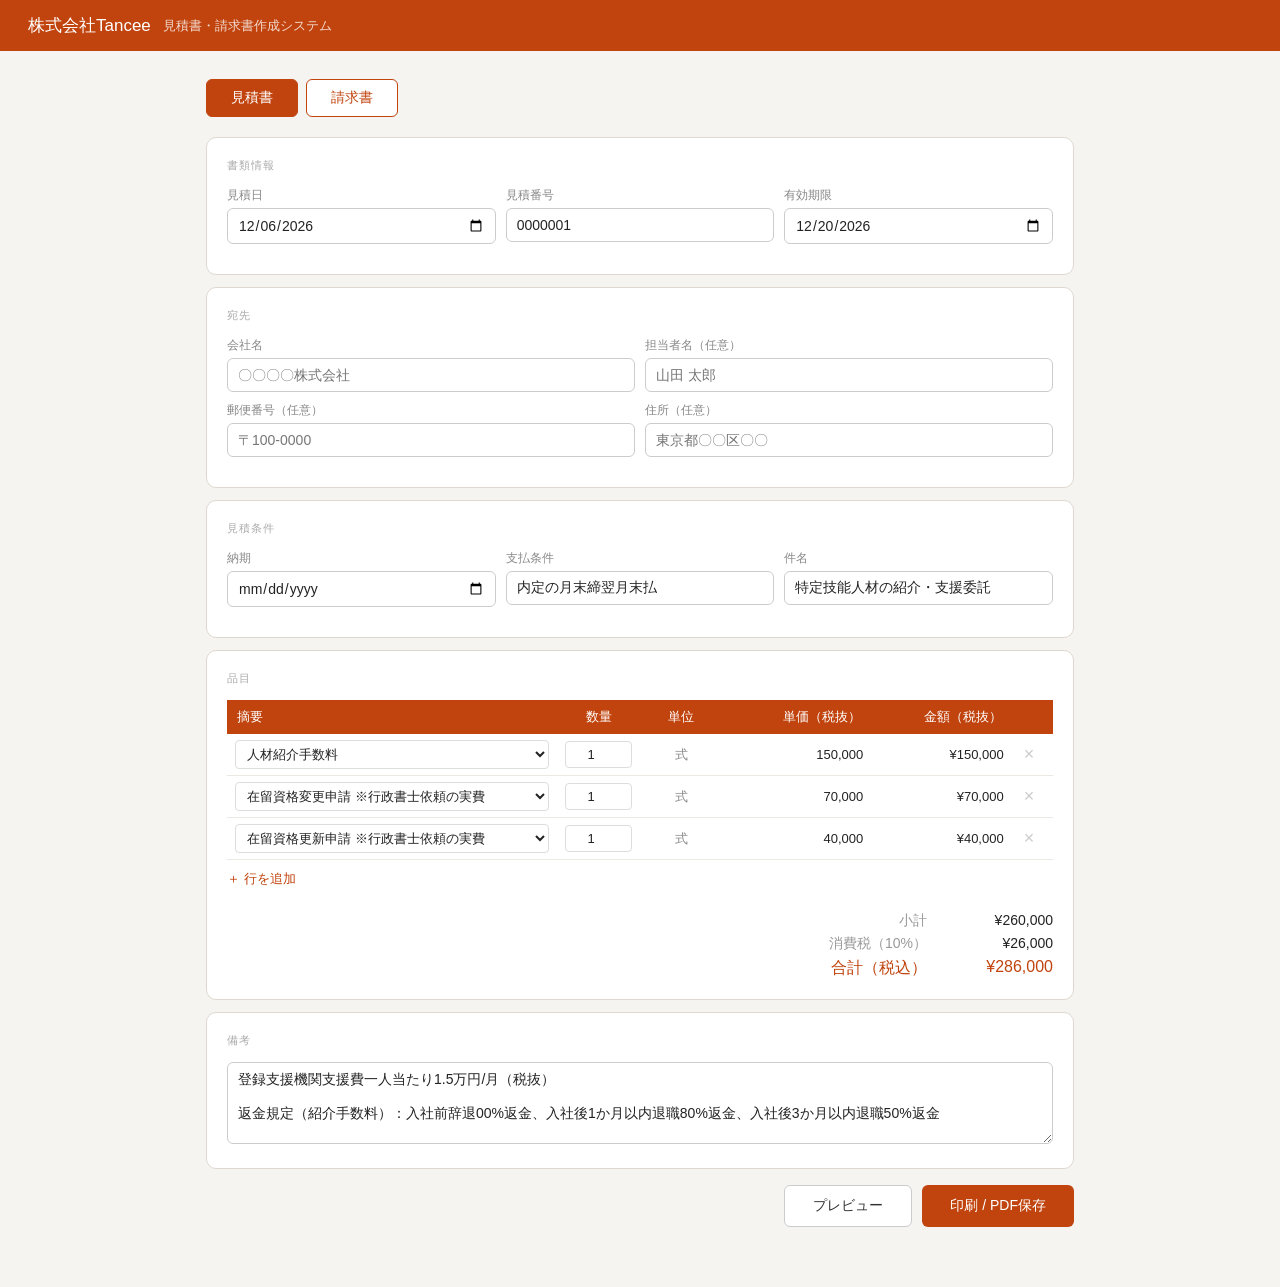
==== index.html @ 93aa0feb "Rename 見積書・請求書作成 _ 株式会社Tancee.html to index.html" ====
<!DOCTYPE html>
<!-- saved from url=(0043)file:///C:/Users/mxmms/Downloads/index.html -->
<html lang="ja"><head><meta http-equiv="Content-Type" content="text/html; charset=UTF-8">

<meta name="viewport" content="width=device-width, initial-scale=1">
<title>見積書・請求書作成 | 株式会社Tancee</title>
<style>
*{box-sizing:border-box;margin:0;padding:0;}
body{font-family:"Hiragino Kaku Gothic ProN","Hiragino Sans",Meiryo,sans-serif;background:#f5f4f0;color:#222;min-height:100vh;}
header{background:#c1440e;color:#fff;padding:14px 28px;display:flex;align-items:center;gap:12px;}
header h1{font-size:17px;font-weight:500;}
header span{font-size:13px;opacity:.8;}
.app{max-width:900px;margin:0 auto;padding:28px 16px 60px;}
.tabs{display:flex;gap:8px;margin-bottom:20px;}
.tab{padding:9px 24px;border:1.5px solid #c1440e;border-radius:6px;font-size:14px;cursor:pointer;background:#fff;color:#c1440e;font-family:inherit;transition:all .15s;}
.tab.active{background:#c1440e;color:#fff;}
.fsec{background:#fff;border:0.5px solid #e0d8d0;border-radius:10px;padding:20px;margin-bottom:12px;}
.slbl{font-size:11px;font-weight:500;color:#aaa;letter-spacing:.08em;text-transform:uppercase;margin-bottom:14px;}
.grow{display:grid;gap:10px;margin-bottom:10px;}
.c2{grid-template-columns:1fr 1fr;}
.c3{grid-template-columns:1fr 1fr 1fr;}
.field label{font-size:12px;color:#888;display:block;margin-bottom:4px;}
.field input,.field select,.field textarea{width:100%;padding:8px 10px;font-size:14px;border:0.5px solid #ccc;border-radius:6px;background:#fff;color:#222;font-family:inherit;outline:none;transition:border .15s;}
.field input:focus,.field select:focus,.field textarea:focus{border-color:#c1440e;}
.field textarea{resize:vertical;min-height:72px;}
.itbl{width:100%;border-collapse:collapse;table-layout:fixed;}
.itbl th{background:#c1440e;color:#fff;font-size:13px;font-weight:500;padding:8px 10px;text-align:left;}
.itbl td{padding:6px 8px;border-bottom:0.5px solid #ece8e4;vertical-align:middle;}
.itbl td input,.itbl td select{width:100%;padding:5px 7px;font-size:13px;border:0.5px solid #ddd;border-radius:4px;background:#fff;color:#222;font-family:inherit;}
.add-r{font-size:13px;color:#c1440e;cursor:pointer;padding:10px 0;display:inline-block;}
.rm{color:#ccc;cursor:pointer;font-size:18px;border:none;background:none;padding:0 4px;line-height:1;}
.rm:hover{color:#c1440e;}
.totals-form{display:flex;flex-direction:column;align-items:flex-end;gap:5px;margin-top:14px;}
.trf{display:flex;gap:16px;font-size:14px;}
.trf .l{color:#999;min-width:130px;text-align:right;}
.trf .v{min-width:110px;text-align:right;font-weight:500;color:#222;}
.trf.grand .l,.trf.grand .v{font-size:16px;color:#c1440e;}
.actions{display:flex;gap:10px;justify-content:flex-end;margin-top:16px;}
.btn-p{background:#c1440e;color:#fff;border:none;border-radius:6px;padding:11px 28px;font-size:14px;cursor:pointer;font-family:inherit;}
.btn-p:hover{background:#a83a0c;}
.btn-s{background:#fff;color:#333;border:0.5px solid #ccc;border-radius:6px;padding:11px 28px;font-size:14px;cursor:pointer;font-family:inherit;}
.btn-s:hover{background:#f5f4f0;}
.notice{border-left:3px solid #c1440e;padding:10px 16px;background:#fef6f3;border-radius:0 6px 6px 0;font-size:13px;color:#666;margin-bottom:12px;}

/* preview */
#preview-area{display:none;background:#fff;border:0.5px solid #e0d8d0;border-radius:10px;padding:32px 40px;margin-top:16px;}
#preview-area.show{display:block;}
.prev-bar{display:flex;justify-content:space-between;align-items:center;margin-bottom:24px;padding-bottom:14px;border-bottom:1px solid #e8e0d8;}
.prev-bar h2{font-size:15px;font-weight:500;}
.prev-bar-btns{display:flex;gap:8px;}

/* document */
.doc{font-family:"Hiragino Kaku Gothic ProN","Hiragino Sans",Meiryo,sans-serif;color:#222;max-width:680px;margin:0 auto;}
.doc-title-bar{background:#c1440e;color:#fff;text-align:center;font-size:20px;font-weight:500;padding:10px;margin-bottom:22px;letter-spacing:.15em;}
.doc-meta{display:flex;justify-content:flex-end;gap:28px;margin-bottom:16px;}
.doc-meta-row{font-size:13px;}
.doc-meta-row span{display:inline-block;min-width:60px;color:#888;margin-right:4px;}
.doc-upper{display:flex;justify-content:space-between;align-items:flex-start;margin-bottom:20px;gap:28px;}
.doc-client{flex:1;}
.doc-client-name{font-size:20px;font-weight:500;margin-bottom:4px;}
.doc-client-sub{font-size:12px;color:#666;line-height:1.9;}
.doc-issuer{flex-shrink:0;min-width:200px;}
.doc-issuer-name{font-size:16px;font-weight:500;margin-bottom:6px;}
.doc-issuer-row{font-size:12px;color:#444;line-height:2;}
.doc-issuer-row span{display:inline-block;min-width:36px;color:#999;}
.doc-lead{font-size:13px;color:#333;margin-bottom:10px;}
.amount-box{border:1px solid #ccc;margin-bottom:18px;}
.amount-box-head{background:#c1440e;color:#fff;font-size:13px;text-align:center;padding:7px;}
.amount-box-body{text-align:right;font-size:28px;font-weight:500;padding:14px 18px;letter-spacing:.03em;}
.cond-tbl{border-collapse:collapse;margin-bottom:20px;}
.cond-tbl td{font-size:13px;padding:5px 12px;border:1px solid #ccc;}
.cond-tbl td:first-child{background:#c1440e;color:#fff;font-weight:500;white-space:nowrap;}
.doc-tbl{width:100%;border-collapse:collapse;margin-bottom:6px;table-layout:fixed;}
.doc-tbl th{background:#c1440e;color:#fff;font-size:12px;font-weight:500;padding:8px;text-align:left;}
.doc-tbl th.c{text-align:center;}
.doc-tbl th.r{text-align:right;}
.doc-tbl td{font-size:12px;padding:8px;border-bottom:1px solid #ece8e4;}
.doc-tbl td.c{text-align:center;}
.doc-tbl td.r{text-align:right;}
.doc-sum-wrap{display:flex;justify-content:flex-end;margin:10px 0 22px;}
.doc-sum{border-collapse:collapse;min-width:220px;}
.doc-sum td{font-size:13px;padding:7px 12px;text-align:right;border:1px solid #e0d8d0;}
.doc-sum td:first-child{background:#c1440e;color:#fff;font-weight:500;text-align:center;width:70px;border-color:#c1440e;}
.doc-sum tr:nth-child(2) td:first-child{background:#d4622a;border-color:#d4622a;}
.notes-head{background:#c1440e;color:#fff;font-size:13px;text-align:center;padding:7px;}
.notes-body{border:1px solid #ccc;border-top:none;min-height:70px;padding:12px 14px;}
.notes-body p{font-size:12px;color:#333;margin:3px 0;line-height:1.8;}

@media(max-width:600px){
  .c2,.c3{grid-template-columns:1fr;}
  header h1{font-size:15px;}
  #preview-area{padding:20px 16px;}
  .doc-upper{flex-direction:column;}
  .doc-issuer{min-width:unset;}
}
</style>
</head>
<body>

<header>
  <h1>株式会社Tancee</h1>
  <span>見積書・請求書作成システム</span>
</header>

<div class="app">
  <div class="tabs">
    <button class="tab active" onclick="sw(&#39;e&#39;)">見積書</button>
    <button class="tab" onclick="sw(&#39;i&#39;)">請求書</button>
  </div>

  <!-- 見積書 -->
  <div id="ev">
    <div class="fsec">
      <div class="slbl">書類情報</div>
      <div class="grow c3">
        <div class="field"><label>見積日</label><input type="date" id="dd"></div>
        <div class="field"><label>見積番号</label><input id="dno" value="0000001"></div>
        <div class="field"><label>有効期限</label><input type="date" id="dexp"></div>
      </div>
    </div>
    <div class="fsec">
      <div class="slbl">宛先</div>
      <div class="grow c2">
        <div class="field"><label>会社名</label><input id="cn" placeholder="〇〇〇〇株式会社"></div>
        <div class="field"><label>担当者名（任意）</label><input id="cc" placeholder="山田 太郎"></div>
      </div>
      <div class="grow c2">
        <div class="field"><label>郵便番号（任意）</label><input id="czip" placeholder="〒100-0000"></div>
        <div class="field"><label>住所（任意）</label><input id="caddr" placeholder="東京都〇〇区〇〇"></div>
      </div>
    </div>
    <div class="fsec">
      <div class="slbl">見積条件</div>
      <div class="grow c3">
        <div class="field"><label>納期</label><input type="date" id="due"></div>
        <div class="field"><label>支払条件</label><input id="pay" value="内定の月末締翌月末払"></div>
        <div class="field"><label>件名</label><input id="subj" value="特定技能人材の紹介・支援委託"></div>
      </div>
    </div>
    <div class="fsec">
      <div class="slbl">品目</div>
      <table class="itbl">
        <thead><tr>
          <th style="width:40%">摘要</th>
          <th style="width:10%;text-align:center">数量</th>
          <th style="width:10%;text-align:center">単位</th>
          <th style="width:18%;text-align:right">単価（税抜）</th>
          <th style="width:17%;text-align:right">金額（税抜）</th>
          <th style="width:5%"></th>
        </tr></thead>
        <tbody id="ib"><tr>
      <td>
        <select onchange="chP(1775895839977.1775,this.value)">
          <option value="0" selected="">人材紹介手数料</option><option value="1">在留資格変更申請 ※行政書士依頼の実費</option><option value="2">在留資格更新申請 ※行政書士依頼の実費</option><option value="3">カスタム入力</option>
        </select>
        
      </td>
      <td><input type="number" min="0" value="1" style="text-align:center" onchange="uQ(1775895839977.1775,this.value)"></td>
      <td style="text-align:center;font-size:13px;color:#888">式</td>
      <td><span style="display:block;text-align:right;font-size:13px">150,000</span></td>
      <td style="text-align:right;font-size:13px">¥150,000</td>
      <td><button class="rm" onclick="removeItem(1775895839977.1775)">×</button></td></tr><tr>
      <td>
        <select onchange="chP(1775895839992.3052,this.value)">
          <option value="0">人材紹介手数料</option><option value="1" selected="">在留資格変更申請 ※行政書士依頼の実費</option><option value="2">在留資格更新申請 ※行政書士依頼の実費</option><option value="3">カスタム入力</option>
        </select>
        
      </td>
      <td><input type="number" min="0" value="1" style="text-align:center" onchange="uQ(1775895839992.3052,this.value)"></td>
      <td style="text-align:center;font-size:13px;color:#888">式</td>
      <td><span style="display:block;text-align:right;font-size:13px">70,000</span></td>
      <td style="text-align:right;font-size:13px">¥70,000</td>
      <td><button class="rm" onclick="removeItem(1775895839992.3052)">×</button></td></tr><tr>
      <td>
        <select onchange="chP(1775895839992.1223,this.value)">
          <option value="0">人材紹介手数料</option><option value="1">在留資格変更申請 ※行政書士依頼の実費</option><option value="2" selected="">在留資格更新申請 ※行政書士依頼の実費</option><option value="3">カスタム入力</option>
        </select>
        
      </td>
      <td><input type="number" min="0" value="1" style="text-align:center" onchange="uQ(1775895839992.1223,this.value)"></td>
      <td style="text-align:center;font-size:13px;color:#888">式</td>
      <td><span style="display:block;text-align:right;font-size:13px">40,000</span></td>
      <td style="text-align:right;font-size:13px">¥40,000</td>
      <td><button class="rm" onclick="removeItem(1775895839992.1223)">×</button></td></tr></tbody>
      </table>
      <span class="add-r" onclick="addItem()">＋ 行を追加</span>
      <div class="totals-form">
        <div class="trf"><span class="l">小計</span><span class="v" id="st">¥260,000</span></div>
        <div class="trf"><span class="l">消費税（10%）</span><span class="v" id="tx">¥26,000</span></div>
        <div class="trf grand"><span class="l">合計（税込）</span><span class="v" id="tt">¥286,000</span></div>
      </div>
    </div>
    <div class="fsec">
      <div class="slbl">備考</div>
      <div class="field"><textarea id="notes" rows="4">登録支援機関支援費一人当たり1.5万円/月（税抜）

返金規定（紹介手数料）：入社前辞退00%返金、入社後1か月以内退職80%返金、入社後3か月以内退職50%返金</textarea></div>
    </div>
    <div class="actions">
      <button class="btn-s" onclick="prev(false)">プレビュー</button>
      <button class="btn-p" onclick="printD(false)">印刷 / PDF保存</button>
    </div>
  </div>

  <!-- 請求書 -->
  <div id="iv" style="display:none">
    <div class="notice">見積書の内容を引き継ぎます。請求日・支払期限を入力してください。</div>
    <div class="fsec">
      <div class="slbl">請求情報</div>
      <div class="grow c3">
        <div class="field"><label>請求日</label><input type="date" id="idate"></div>
        <div class="field"><label>支払期限</label><input type="date" id="idue"></div>
        <div class="field"><label>請求書番号（任意）</label><input id="ino" placeholder="INV-2025-001"></div>
      </div>
    </div>
    <div class="actions">
      <button class="btn-s" onclick="prev(true)">プレビュー</button>
      <button class="btn-p" onclick="printD(true)">印刷 / PDF保存</button>
    </div>
  </div>

  <!-- プレビュー -->
  <div id="preview-area">
    <div class="prev-bar">
      <h2 id="prev-title">プレビュー</h2>
      <div class="prev-bar-btns">
        <button class="btn-s" onclick="closePreview()">閉じる</button>
        <button class="btn-p" id="print-btn">印刷 / PDF保存</button>
      </div>
    </div>
    <div id="prev-content"></div>
  </div>
</div>

<script>
const PRODS=[
  {name:"人材紹介手数料",unit:"式",price:150000},
  {name:"在留資格変更申請 ※行政書士依頼の実費",unit:"式",price:70000},
  {name:"在留資格更新申請 ※行政書士依頼の実費",unit:"式",price:40000},
  {name:"カスタム入力",unit:"式",price:0}
];
const ISS={name:"株式会社Tancee",zip:"〒107-0052",addr:"東京都港区赤坂2丁目21番4号",contact:"西 雅也"};
let items=[];

function init(){
  const t=new Date().toISOString().split("T")[0];
  document.getElementById("dd").value=t;
  document.getElementById("idate").value=t;
  const exp=new Date();exp.setDate(exp.getDate()+14);
  document.getElementById("dexp").value=exp.toISOString().split("T")[0];
  addItem(0,1);addItem(1,1);addItem(2,1);
}

function sw(m){
  document.querySelectorAll(".tab").forEach((t,i)=>t.classList.toggle("active",m==="e"?i===0:i===1));
  document.getElementById("ev").style.display=m==="e"?"":"none";
  document.getElementById("iv").style.display=m==="i"?"":"none";
  closePreview();
}

function addItem(pi,qty){
  const id=Date.now()+Math.random();
  items.push({id,pi:pi!==undefined?pi:PRODS.length-1,qty:qty||1,cname:"",cprice:0});
  render();
}
function removeItem(id){items=items.filter(i=>i.id!==id);render();}

function render(){
  const tb=document.getElementById("ib");tb.innerHTML="";
  items.forEach(item=>{
    const p=PRODS[item.pi];
    const isC=item.pi===PRODS.length-1;
    const price=isC?item.cprice:p.price;
    const amt=price*item.qty;
    const tr=document.createElement("tr");
    tr.innerHTML=`
      <td>
        <select onchange="chP(${item.id},this.value)">
          ${PRODS.map((pr,i)=>`<option value="${i}"${i===item.pi?" selected":""}>${pr.name}</option>`).join("")}
        </select>
        ${isC?`<input type="text" placeholder="品目名" value="${item.cname}" oninput="uCN(${item.id},this.value)" style="margin-top:5px;"/>`:""}
      </td>
      <td><input type="number" min="0" value="${item.qty}" style="text-align:center" onchange="uQ(${item.id},this.value)"/></td>
      <td style="text-align:center;font-size:13px;color:#888">${p.unit}</td>
      <td>${isC?`<input type="number" min="0" value="${item.cprice}" style="text-align:right" oninput="uCP(${item.id},this.value)"/>`:`<span style="display:block;text-align:right;font-size:13px">${p.price.toLocaleString()}</span>`}</td>
      <td style="text-align:right;font-size:13px">${amt>0?("¥"+amt.toLocaleString()):""}</td>
      <td><button class="rm" onclick="removeItem(${item.id})">×</button></td>`;
    tb.appendChild(tr);
  });
  calc();
}

function chP(id,v){items.find(i=>i.id===id).pi=parseInt(v);render();}
function uQ(id,v){items.find(i=>i.id===id).qty=parseFloat(v)||0;render();}
function uCN(id,v){items.find(i=>i.id===id).cname=v;}
function uCP(id,v){items.find(i=>i.id===id).cprice=parseFloat(v)||0;render();}

function calc(){
  let sub=0;
  items.forEach(item=>{const isC=item.pi===PRODS.length-1;sub+=(isC?item.cprice:PRODS[item.pi].price)*item.qty;});
  const tax=Math.round(sub*.1),total=sub+tax;
  document.getElementById("st").textContent="¥"+sub.toLocaleString();
  document.getElementById("tx").textContent="¥"+tax.toLocaleString();
  document.getElementById("tt").textContent="¥"+total.toLocaleString();
  return{sub,tax,total};
}

function getData(){
  const{sub,tax,total}=calc();
  const lines=items.map(item=>{
    const isC=item.pi===PRODS.length-1;
    const p=PRODS[item.pi];
    const name=isC?(item.cname||"（品目名）"):p.name;
    const price=isC?item.cprice:p.price;
    return{name,qty:item.qty,unit:p.unit,price,amt:price*item.qty};
  }).filter(l=>l.amt>0);
  return{
    cn:document.getElementById("cn").value||"（会社名）",
    cc:document.getElementById("cc").value,
    czip:document.getElementById("czip").value,
    caddr:document.getElementById("caddr").value,
    dd:document.getElementById("dd").value,
    dno:document.getElementById("dno").value,
    dexp:document.getElementById("dexp").value,
    due:document.getElementById("due").value,
    pay:document.getElementById("pay").value,
    notes:document.getElementById("notes").value,
    idate:document.getElementById("idate").value,
    idue:document.getElementById("idue").value,
    ino:document.getElementById("ino").value,
    sub,tax,total,lines
  };
}

function fd(s){if(!s)return"";const[y,m,d]=s.split("-");return`${y}/${m}/${d}`;}

function buildDoc(d,isInv){
  const dtype=isInv?"請求書":"見積書";
  const dateLabel=isInv?"請求日":"見積日";
  const noLabel=isInv?"請求番号":"見積番号";
  const dateVal=isInv?d.idate:d.dd;
  const noVal=isInv?d.ino:d.dno;
  const amtLabel=isInv?"ご請求金額（税込）":"お見積り金額（税込）";
  const leadText=isInv?"下記のとおり、ご請求申し上げます。":"下記の通り、お見積り申し上げます。";
  const conds=isInv
    ?[{l:"支払期限",v:fd(d.idue)},{l:"支払条件",v:d.pay}]
    :[{l:"納期",v:fd(d.due)},{l:"支払条件",v:d.pay},{l:"有効期限",v:fd(d.dexp)}];

  const empty=Math.max(0,8-d.lines.length);
  const emptyRows=Array.from({length:empty}).map(()=>`<tr><td style="padding:8px">&nbsp;</td><td></td><td></td><td></td><td></td></tr>`).join("");
  const dataRows=d.lines.map(l=>`<tr>
    <td>${l.name}</td>
    <td class="c">${l.qty}</td>
    <td class="c">${l.unit}</td>
    <td class="r">¥${l.price.toLocaleString()}</td>
    <td class="r">¥${l.amt.toLocaleString()}</td>
  </tr>`).join("");
  const notesHTML=d.notes.split("\n").map(l=>`<p>${l||"&nbsp;"}</p>`).join("");

  return`<div class="doc">
    <div class="doc-title-bar">${dtype}</div>
    <div class="doc-meta">
      <div class="doc-meta-row"><span>${dateLabel}</span>${fd(dateVal)}</div>
      <div class="doc-meta-row"><span>${noLabel}</span>${noVal}</div>
    </div>
    <div class="doc-upper">
      <div class="doc-client">
        <div class="doc-client-name">${d.cn} 御中</div>
        <div class="doc-client-sub">${d.czip?d.czip+"<br>":""}${d.caddr||""}</div>
        <br>
        <div class="doc-lead">${leadText}</div>
        <div class="amount-box">
          <div class="amount-box-head">${amtLabel}</div>
          <div class="amount-box-body">¥${d.total.toLocaleString()}</div>
        </div>
        <table class="cond-tbl">
          ${conds.map(r=>`<tr><td>${r.l}</td><td style="min-width:180px">${r.v}</td></tr>`).join("")}
        </table>
      </div>
      <div class="doc-issuer">
        <div class="doc-issuer-name">${ISS.name}</div>
        <div class="doc-issuer-row">${ISS.zip}</div>
        <div class="doc-issuer-row"><span>住所：</span>${ISS.addr}</div>
        <div class="doc-issuer-row" style="margin-top:4px"><span>担当：</span>${ISS.contact}</div>
      </div>
    </div>
    <table class="doc-tbl">
      <thead><tr>
        <th style="width:45%">内容</th>
        <th class="c" style="width:9%">数量</th>
        <th class="c" style="width:9%">単位</th>
        <th class="r" style="width:18%">単価（税抜）</th>
        <th class="r" style="width:19%">金額（税抜）</th>
      </tr></thead>
      <tbody>${dataRows}${emptyRows}</tbody>
    </table>
    <div class="doc-sum-wrap">
      <table class="doc-sum">
        <tr><td>小計</td><td>¥${d.sub.toLocaleString()}</td></tr>
        <tr><td>消費税</td><td>¥${d.tax.toLocaleString()}</td></tr>
        <tr><td>合計</td><td style="font-weight:500">¥${d.total.toLocaleString()}</td></tr>
      </table>
    </div>
    <div class="notes-head">備考</div>
    <div class="notes-body">${notesHTML}</div>
  </div>`;
}

const PRINT_CSS=`
body{margin:0;padding:15mm;font-family:"Hiragino Kaku Gothic ProN","Hiragino Sans",Meiryo,sans-serif;}
@page{size:A4;margin:0;}
.doc{font-family:"Hiragino Kaku Gothic ProN","Hiragino Sans",Meiryo,sans-serif;color:#222;max-width:680px;margin:0 auto;}
.doc-title-bar{background:#c1440e;color:#fff;text-align:center;font-size:20px;font-weight:500;padding:10px;margin-bottom:22px;letter-spacing:.15em;-webkit-print-color-adjust:exact;print-color-adjust:exact;}
.doc-meta{display:flex;justify-content:flex-end;gap:28px;margin-bottom:16px;}
.doc-meta-row{font-size:13px;}
.doc-meta-row span{display:inline-block;min-width:60px;color:#888;margin-right:4px;}
.doc-upper{display:flex;justify-content:space-between;align-items:flex-start;margin-bottom:20px;gap:28px;}
.doc-client{flex:1;}
.doc-client-name{font-size:20px;font-weight:500;margin-bottom:4px;}
.doc-client-sub{font-size:12px;color:#666;line-height:1.9;}
.doc-issuer{flex-shrink:0;min-width:200px;}
.doc-issuer-name{font-size:16px;font-weight:500;margin-bottom:6px;}
.doc-issuer-row{font-size:12px;color:#444;line-height:2;}
.doc-issuer-row span{display:inline-block;min-width:36px;color:#999;}
.doc-lead{font-size:13px;color:#333;margin-bottom:10px;}
.amount-box{border:1px solid #ccc;margin-bottom:18px;}
.amount-box-head{background:#c1440e;color:#fff;font-size:13px;text-align:center;padding:7px;-webkit-print-color-adjust:exact;print-color-adjust:exact;}
.amount-box-body{text-align:right;font-size:28px;font-weight:500;padding:14px 18px;}
.cond-tbl{border-collapse:collapse;margin-bottom:20px;}
.cond-tbl td{font-size:13px;padding:5px 12px;border:1px solid #ccc;}
.cond-tbl td:first-child{background:#c1440e;color:#fff;font-weight:500;white-space:nowrap;-webkit-print-color-adjust:exact;print-color-adjust:exact;}
.doc-tbl{width:100%;border-collapse:collapse;margin-bottom:6px;table-layout:fixed;}
.doc-tbl th{background:#c1440e;color:#fff;font-size:12px;font-weight:500;padding:8px;text-align:left;-webkit-print-color-adjust:exact;print-color-adjust:exact;}
.doc-tbl th.c{text-align:center;}.doc-tbl th.r{text-align:right;}
.doc-tbl td{font-size:12px;padding:8px;border-bottom:1px solid #ece8e4;}
.doc-tbl td.c{text-align:center;}.doc-tbl td.r{text-align:right;}
.doc-sum-wrap{display:flex;justify-content:flex-end;margin:10px 0 22px;}
.doc-sum{border-collapse:collapse;min-width:220px;}
.doc-sum td{font-size:13px;padding:7px 12px;text-align:right;border:1px solid #e0d8d0;}
.doc-sum td:first-child{background:#c1440e;color:#fff;font-weight:500;text-align:center;width:70px;border-color:#c1440e;-webkit-print-color-adjust:exact;print-color-adjust:exact;}
.doc-sum tr:nth-child(2) td:first-child{background:#d4622a;border-color:#d4622a;-webkit-print-color-adjust:exact;print-color-adjust:exact;}
.notes-head{background:#c1440e;color:#fff;font-size:13px;text-align:center;padding:7px;-webkit-print-color-adjust:exact;print-color-adjust:exact;}
.notes-body{border:1px solid #ccc;border-top:none;min-height:70px;padding:12px 14px;}
.notes-body p{font-size:12px;color:#333;margin:3px 0;line-height:1.8;}
`;

function prev(isInv){
  const d=getData();
  document.getElementById("prev-title").textContent=isInv?"請求書プレビュー":"見積書プレビュー";
  document.getElementById("prev-content").innerHTML=buildDoc(d,isInv);
  document.getElementById("print-btn").onclick=()=>printD(isInv);
  const area=document.getElementById("preview-area");
  area.classList.add("show");
  setTimeout(()=>area.scrollIntoView({behavior:"smooth",block:"start"}),50);
}

function closePreview(){document.getElementById("preview-area").classList.remove("show");}

function printD(isInv){
  const d=getData();
  const html=buildDoc(d,isInv);
  const dtype=isInv?"請求書":"見積書";
  const w=window.open("","_blank");
  w.document.write(`<!DOCTYPE html><html lang="ja"><head><meta charset="utf-8"><title>${dtype}</title><style>${PRINT_CSS}</style></head><body>${html}<script>window.onload=function(){window.print();}<\/script></body></html>`);
  w.document.close();
}

init();
</script>


</body></html>
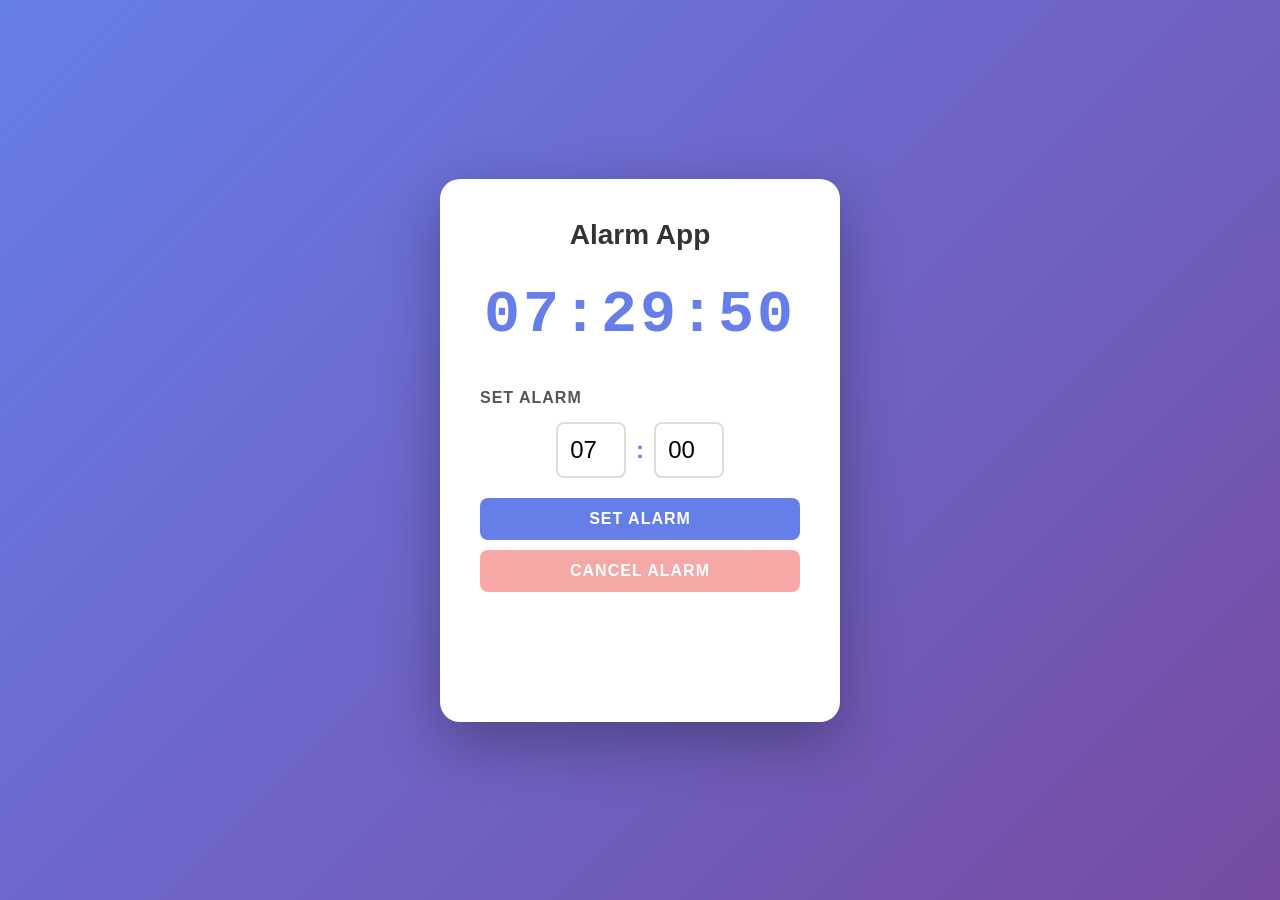
==== commit d6af9149: "Create simple alarm app with HTML, CSS, and JavaScript" ====
--- a/index.html
+++ b/index.html
@@ -1,472 +1,38 @@
 <!DOCTYPE html>
-<!-- saved from url=(0043)file:///C:/Users/mxmms/Downloads/index.html -->
-<html lang="ja"><head><meta http-equiv="Content-Type" content="text/html; charset=UTF-8">
-
-<meta name="viewport" content="width=device-width, initial-scale=1">
-<title>見積書・請求書作成 | 株式会社Tancee</title>
-<style>
-*{box-sizing:border-box;margin:0;padding:0;}
-body{font-family:"Hiragino Kaku Gothic ProN","Hiragino Sans",Meiryo,sans-serif;background:#f5f4f0;color:#222;min-height:100vh;}
-header{background:#c1440e;color:#fff;padding:14px 28px;display:flex;align-items:center;gap:12px;}
-header h1{font-size:17px;font-weight:500;}
-header span{font-size:13px;opacity:.8;}
-.app{max-width:900px;margin:0 auto;padding:28px 16px 60px;}
-.tabs{display:flex;gap:8px;margin-bottom:20px;}
-.tab{padding:9px 24px;border:1.5px solid #c1440e;border-radius:6px;font-size:14px;cursor:pointer;background:#fff;color:#c1440e;font-family:inherit;transition:all .15s;}
-.tab.active{background:#c1440e;color:#fff;}
-.fsec{background:#fff;border:0.5px solid #e0d8d0;border-radius:10px;padding:20px;margin-bottom:12px;}
-.slbl{font-size:11px;font-weight:500;color:#aaa;letter-spacing:.08em;text-transform:uppercase;margin-bottom:14px;}
-.grow{display:grid;gap:10px;margin-bottom:10px;}
-.c2{grid-template-columns:1fr 1fr;}
-.c3{grid-template-columns:1fr 1fr 1fr;}
-.field label{font-size:12px;color:#888;display:block;margin-bottom:4px;}
-.field input,.field select,.field textarea{width:100%;padding:8px 10px;font-size:14px;border:0.5px solid #ccc;border-radius:6px;background:#fff;color:#222;font-family:inherit;outline:none;transition:border .15s;}
-.field input:focus,.field select:focus,.field textarea:focus{border-color:#c1440e;}
-.field textarea{resize:vertical;min-height:72px;}
-.itbl{width:100%;border-collapse:collapse;table-layout:fixed;}
-.itbl th{background:#c1440e;color:#fff;font-size:13px;font-weight:500;padding:8px 10px;text-align:left;}
-.itbl td{padding:6px 8px;border-bottom:0.5px solid #ece8e4;vertical-align:middle;}
-.itbl td input,.itbl td select{width:100%;padding:5px 7px;font-size:13px;border:0.5px solid #ddd;border-radius:4px;background:#fff;color:#222;font-family:inherit;}
-.add-r{font-size:13px;color:#c1440e;cursor:pointer;padding:10px 0;display:inline-block;}
-.rm{color:#ccc;cursor:pointer;font-size:18px;border:none;background:none;padding:0 4px;line-height:1;}
-.rm:hover{color:#c1440e;}
-.totals-form{display:flex;flex-direction:column;align-items:flex-end;gap:5px;margin-top:14px;}
-.trf{display:flex;gap:16px;font-size:14px;}
-.trf .l{color:#999;min-width:130px;text-align:right;}
-.trf .v{min-width:110px;text-align:right;font-weight:500;color:#222;}
-.trf.grand .l,.trf.grand .v{font-size:16px;color:#c1440e;}
-.actions{display:flex;gap:10px;justify-content:flex-end;margin-top:16px;}
-.btn-p{background:#c1440e;color:#fff;border:none;border-radius:6px;padding:11px 28px;font-size:14px;cursor:pointer;font-family:inherit;}
-.btn-p:hover{background:#a83a0c;}
-.btn-s{background:#fff;color:#333;border:0.5px solid #ccc;border-radius:6px;padding:11px 28px;font-size:14px;cursor:pointer;font-family:inherit;}
-.btn-s:hover{background:#f5f4f0;}
-.notice{border-left:3px solid #c1440e;padding:10px 16px;background:#fef6f3;border-radius:0 6px 6px 0;font-size:13px;color:#666;margin-bottom:12px;}
-
-/* preview */
-#preview-area{display:none;background:#fff;border:0.5px solid #e0d8d0;border-radius:10px;padding:32px 40px;margin-top:16px;}
-#preview-area.show{display:block;}
-.prev-bar{display:flex;justify-content:space-between;align-items:center;margin-bottom:24px;padding-bottom:14px;border-bottom:1px solid #e8e0d8;}
-.prev-bar h2{font-size:15px;font-weight:500;}
-.prev-bar-btns{display:flex;gap:8px;}
-
-/* document */
-.doc{font-family:"Hiragino Kaku Gothic ProN","Hiragino Sans",Meiryo,sans-serif;color:#222;max-width:680px;margin:0 auto;}
-.doc-title-bar{background:#c1440e;color:#fff;text-align:center;font-size:20px;font-weight:500;padding:10px;margin-bottom:22px;letter-spacing:.15em;}
-.doc-meta{display:flex;justify-content:flex-end;gap:28px;margin-bottom:16px;}
-.doc-meta-row{font-size:13px;}
-.doc-meta-row span{display:inline-block;min-width:60px;color:#888;margin-right:4px;}
-.doc-upper{display:flex;justify-content:space-between;align-items:flex-start;margin-bottom:20px;gap:28px;}
-.doc-client{flex:1;}
-.doc-client-name{font-size:20px;font-weight:500;margin-bottom:4px;}
-.doc-client-sub{font-size:12px;color:#666;line-height:1.9;}
-.doc-issuer{flex-shrink:0;min-width:200px;}
-.doc-issuer-name{font-size:16px;font-weight:500;margin-bottom:6px;}
-.doc-issuer-row{font-size:12px;color:#444;line-height:2;}
-.doc-issuer-row span{display:inline-block;min-width:36px;color:#999;}
-.doc-lead{font-size:13px;color:#333;margin-bottom:10px;}
-.amount-box{border:1px solid #ccc;margin-bottom:18px;}
-.amount-box-head{background:#c1440e;color:#fff;font-size:13px;text-align:center;padding:7px;}
-.amount-box-body{text-align:right;font-size:28px;font-weight:500;padding:14px 18px;letter-spacing:.03em;}
-.cond-tbl{border-collapse:collapse;margin-bottom:20px;}
-.cond-tbl td{font-size:13px;padding:5px 12px;border:1px solid #ccc;}
-.cond-tbl td:first-child{background:#c1440e;color:#fff;font-weight:500;white-space:nowrap;}
-.doc-tbl{width:100%;border-collapse:collapse;margin-bottom:6px;table-layout:fixed;}
-.doc-tbl th{background:#c1440e;color:#fff;font-size:12px;font-weight:500;padding:8px;text-align:left;}
-.doc-tbl th.c{text-align:center;}
-.doc-tbl th.r{text-align:right;}
-.doc-tbl td{font-size:12px;padding:8px;border-bottom:1px solid #ece8e4;}
-.doc-tbl td.c{text-align:center;}
-.doc-tbl td.r{text-align:right;}
-.doc-sum-wrap{display:flex;justify-content:flex-end;margin:10px 0 22px;}
-.doc-sum{border-collapse:collapse;min-width:220px;}
-.doc-sum td{font-size:13px;padding:7px 12px;text-align:right;border:1px solid #e0d8d0;}
-.doc-sum td:first-child{background:#c1440e;color:#fff;font-weight:500;text-align:center;width:70px;border-color:#c1440e;}
-.doc-sum tr:nth-child(2) td:first-child{background:#d4622a;border-color:#d4622a;}
-.notes-head{background:#c1440e;color:#fff;font-size:13px;text-align:center;padding:7px;}
-.notes-body{border:1px solid #ccc;border-top:none;min-height:70px;padding:12px 14px;}
-.notes-body p{font-size:12px;color:#333;margin:3px 0;line-height:1.8;}
-
-@media(max-width:600px){
-  .c2,.c3{grid-template-columns:1fr;}
-  header h1{font-size:15px;}
-  #preview-area{padding:20px 16px;}
-  .doc-upper{flex-direction:column;}
-  .doc-issuer{min-width:unset;}
-}
-</style>
+<html lang="ja">
+<head>
+    <meta charset="UTF-8">
+    <meta name="viewport" content="width=device-width, initial-scale=1.0">
+    <title>Simple Alarm App</title>
+    <link rel="stylesheet" href="style.css">
 </head>
 <body>
+    <div class="container">
+        <h1>Alarm App</h1>
 
-<header>
-  <h1>株式会社Tancee</h1>
-  <span>見積書・請求書作成システム</span>
-</header>
+        <div class="clock">
+            <div id="currentTime">00:00:00</div>
+        </div>
 
-<div class="app">
-  <div class="tabs">
-    <button class="tab active" onclick="sw(&#39;e&#39;)">見積書</button>
-    <button class="tab" onclick="sw(&#39;i&#39;)">請求書</button>
-  </div>
+        <div class="alarm-set">
+            <h2>Set Alarm</h2>
+            <div class="input-group">
+                <input type="number" id="hours" min="0" max="23" value="07" placeholder="Hours">
+                <span>:</span>
+                <input type="number" id="minutes" min="0" max="59" value="00" placeholder="Minutes">
+            </div>
 
-  <!-- 見積書 -->
-  <div id="ev">
-    <div class="fsec">
-      <div class="slbl">書類情報</div>
-      <div class="grow c3">
-        <div class="field"><label>見積日</label><input type="date" id="dd"></div>
-        <div class="field"><label>見積番号</label><input id="dno" value="0000001"></div>
-        <div class="field"><label>有効期限</label><input type="date" id="dexp"></div>
-      </div>
+            <button id="setBtn" class="btn btn-set">Set Alarm</button>
+            <button id="cancelBtn" class="btn btn-cancel" disabled>Cancel Alarm</button>
+        </div>
+
+        <div id="alarmStatus" class="status"></div>
     </div>
-    <div class="fsec">
-      <div class="slbl">宛先</div>
-      <div class="grow c2">
-        <div class="field"><label>会社名</label><input id="cn" placeholder="〇〇〇〇株式会社"></div>
-        <div class="field"><label>担当者名（任意）</label><input id="cc" placeholder="山田 太郎"></div>
-      </div>
-      <div class="grow c2">
-        <div class="field"><label>郵便番号（任意）</label><input id="czip" placeholder="〒100-0000"></div>
-        <div class="field"><label>住所（任意）</label><input id="caddr" placeholder="東京都〇〇区〇〇"></div>
-      </div>
-    </div>
-    <div class="fsec">
-      <div class="slbl">見積条件</div>
-      <div class="grow c3">
-        <div class="field"><label>納期</label><input type="date" id="due"></div>
-        <div class="field"><label>支払条件</label><input id="pay" value="内定の月末締翌月末払"></div>
-        <div class="field"><label>件名</label><input id="subj" value="特定技能人材の紹介・支援委託"></div>
-      </div>
-    </div>
-    <div class="fsec">
-      <div class="slbl">品目</div>
-      <table class="itbl">
-        <thead><tr>
-          <th style="width:40%">摘要</th>
-          <th style="width:10%;text-align:center">数量</th>
-          <th style="width:10%;text-align:center">単位</th>
-          <th style="width:18%;text-align:right">単価（税抜）</th>
-          <th style="width:17%;text-align:right">金額（税抜）</th>
-          <th style="width:5%"></th>
-        </tr></thead>
-        <tbody id="ib"><tr>
-      <td>
-        <select onchange="chP(1775895839977.1775,this.value)">
-          <option value="0" selected="">人材紹介手数料</option><option value="1">在留資格変更申請 ※行政書士依頼の実費</option><option value="2">在留資格更新申請 ※行政書士依頼の実費</option><option value="3">カスタム入力</option>
-        </select>
-        
-      </td>
-      <td><input type="number" min="0" value="1" style="text-align:center" onchange="uQ(1775895839977.1775,this.value)"></td>
-      <td style="text-align:center;font-size:13px;color:#888">式</td>
-      <td><span style="display:block;text-align:right;font-size:13px">150,000</span></td>
-      <td style="text-align:right;font-size:13px">¥150,000</td>
-      <td><button class="rm" onclick="removeItem(1775895839977.1775)">×</button></td></tr><tr>
-      <td>
-        <select onchange="chP(1775895839992.3052,this.value)">
-          <option value="0">人材紹介手数料</option><option value="1" selected="">在留資格変更申請 ※行政書士依頼の実費</option><option value="2">在留資格更新申請 ※行政書士依頼の実費</option><option value="3">カスタム入力</option>
-        </select>
-        
-      </td>
-      <td><input type="number" min="0" value="1" style="text-align:center" onchange="uQ(1775895839992.3052,this.value)"></td>
-      <td style="text-align:center;font-size:13px;color:#888">式</td>
-      <td><span style="display:block;text-align:right;font-size:13px">70,000</span></td>
-      <td style="text-align:right;font-size:13px">¥70,000</td>
-      <td><button class="rm" onclick="removeItem(1775895839992.3052)">×</button></td></tr><tr>
-      <td>
-        <select onchange="chP(1775895839992.1223,this.value)">
-          <option value="0">人材紹介手数料</option><option value="1">在留資格変更申請 ※行政書士依頼の実費</option><option value="2" selected="">在留資格更新申請 ※行政書士依頼の実費</option><option value="3">カスタム入力</option>
-        </select>
-        
-      </td>
-      <td><input type="number" min="0" value="1" style="text-align:center" onchange="uQ(1775895839992.1223,this.value)"></td>
-      <td style="text-align:center;font-size:13px;color:#888">式</td>
-      <td><span style="display:block;text-align:right;font-size:13px">40,000</span></td>
-      <td style="text-align:right;font-size:13px">¥40,000</td>
-      <td><button class="rm" onclick="removeItem(1775895839992.1223)">×</button></td></tr></tbody>
-      </table>
-      <span class="add-r" onclick="addItem()">＋ 行を追加</span>
-      <div class="totals-form">
-        <div class="trf"><span class="l">小計</span><span class="v" id="st">¥260,000</span></div>
-        <div class="trf"><span class="l">消費税（10%）</span><span class="v" id="tx">¥26,000</span></div>
-        <div class="trf grand"><span class="l">合計（税込）</span><span class="v" id="tt">¥286,000</span></div>
-      </div>
-    </div>
-    <div class="fsec">
-      <div class="slbl">備考</div>
-      <div class="field"><textarea id="notes" rows="4">登録支援機関支援費一人当たり1.5万円/月（税抜）
 
-返金規定（紹介手数料）：入社前辞退00%返金、入社後1か月以内退職80%返金、入社後3か月以内退職50%返金</textarea></div>
-    </div>
-    <div class="actions">
-      <button class="btn-s" onclick="prev(false)">プレビュー</button>
-      <button class="btn-p" onclick="printD(false)">印刷 / PDF保存</button>
-    </div>
-  </div>
+    <audio id="alarmSound">
+        <source src="[data-uri]" type="audio/wav">
+    </audio>
 
-  <!-- 請求書 -->
-  <div id="iv" style="display:none">
-    <div class="notice">見積書の内容を引き継ぎます。請求日・支払期限を入力してください。</div>
-    <div class="fsec">
-      <div class="slbl">請求情報</div>
-      <div class="grow c3">
-        <div class="field"><label>請求日</label><input type="date" id="idate"></div>
-        <div class="field"><label>支払期限</label><input type="date" id="idue"></div>
-        <div class="field"><label>請求書番号（任意）</label><input id="ino" placeholder="INV-2025-001"></div>
-      </div>
-    </div>
-    <div class="actions">
-      <button class="btn-s" onclick="prev(true)">プレビュー</button>
-      <button class="btn-p" onclick="printD(true)">印刷 / PDF保存</button>
-    </div>
-  </div>
-
-  <!-- プレビュー -->
-  <div id="preview-area">
-    <div class="prev-bar">
-      <h2 id="prev-title">プレビュー</h2>
-      <div class="prev-bar-btns">
-        <button class="btn-s" onclick="closePreview()">閉じる</button>
-        <button class="btn-p" id="print-btn">印刷 / PDF保存</button>
-      </div>
-    </div>
-    <div id="prev-content"></div>
-  </div>
-</div>
-
-<script>
-const PRODS=[
-  {name:"人材紹介手数料",unit:"式",price:150000},
-  {name:"在留資格変更申請 ※行政書士依頼の実費",unit:"式",price:70000},
-  {name:"在留資格更新申請 ※行政書士依頼の実費",unit:"式",price:40000},
-  {name:"カスタム入力",unit:"式",price:0}
-];
-const ISS={name:"株式会社Tancee",zip:"〒107-0052",addr:"東京都港区赤坂2丁目21番4号",contact:"西 雅也"};
-let items=[];
-
-function init(){
-  const t=new Date().toISOString().split("T")[0];
-  document.getElementById("dd").value=t;
-  document.getElementById("idate").value=t;
-  const exp=new Date();exp.setDate(exp.getDate()+14);
-  document.getElementById("dexp").value=exp.toISOString().split("T")[0];
-  addItem(0,1);addItem(1,1);addItem(2,1);
-}
-
-function sw(m){
-  document.querySelectorAll(".tab").forEach((t,i)=>t.classList.toggle("active",m==="e"?i===0:i===1));
-  document.getElementById("ev").style.display=m==="e"?"":"none";
-  document.getElementById("iv").style.display=m==="i"?"":"none";
-  closePreview();
-}
-
-function addItem(pi,qty){
-  const id=Date.now()+Math.random();
-  items.push({id,pi:pi!==undefined?pi:PRODS.length-1,qty:qty||1,cname:"",cprice:0});
-  render();
-}
-function removeItem(id){items=items.filter(i=>i.id!==id);render();}
-
-function render(){
-  const tb=document.getElementById("ib");tb.innerHTML="";
-  items.forEach(item=>{
-    const p=PRODS[item.pi];
-    const isC=item.pi===PRODS.length-1;
-    const price=isC?item.cprice:p.price;
-    const amt=price*item.qty;
-    const tr=document.createElement("tr");
-    tr.innerHTML=`
-      <td>
-        <select onchange="chP(${item.id},this.value)">
-          ${PRODS.map((pr,i)=>`<option value="${i}"${i===item.pi?" selected":""}>${pr.name}</option>`).join("")}
-        </select>
-        ${isC?`<input type="text" placeholder="品目名" value="${item.cname}" oninput="uCN(${item.id},this.value)" style="margin-top:5px;"/>`:""}
-      </td>
-      <td><input type="number" min="0" value="${item.qty}" style="text-align:center" onchange="uQ(${item.id},this.value)"/></td>
-      <td style="text-align:center;font-size:13px;color:#888">${p.unit}</td>
-      <td>${isC?`<input type="number" min="0" value="${item.cprice}" style="text-align:right" oninput="uCP(${item.id},this.value)"/>`:`<span style="display:block;text-align:right;font-size:13px">${p.price.toLocaleString()}</span>`}</td>
-      <td style="text-align:right;font-size:13px">${amt>0?("¥"+amt.toLocaleString()):""}</td>
-      <td><button class="rm" onclick="removeItem(${item.id})">×</button></td>`;
-    tb.appendChild(tr);
-  });
-  calc();
-}
-
-function chP(id,v){items.find(i=>i.id===id).pi=parseInt(v);render();}
-function uQ(id,v){items.find(i=>i.id===id).qty=parseFloat(v)||0;render();}
-function uCN(id,v){items.find(i=>i.id===id).cname=v;}
-function uCP(id,v){items.find(i=>i.id===id).cprice=parseFloat(v)||0;render();}
-
-function calc(){
-  let sub=0;
-  items.forEach(item=>{const isC=item.pi===PRODS.length-1;sub+=(isC?item.cprice:PRODS[item.pi].price)*item.qty;});
-  const tax=Math.round(sub*.1),total=sub+tax;
-  document.getElementById("st").textContent="¥"+sub.toLocaleString();
-  document.getElementById("tx").textContent="¥"+tax.toLocaleString();
-  document.getElementById("tt").textContent="¥"+total.toLocaleString();
-  return{sub,tax,total};
-}
-
-function getData(){
-  const{sub,tax,total}=calc();
-  const lines=items.map(item=>{
-    const isC=item.pi===PRODS.length-1;
-    const p=PRODS[item.pi];
-    const name=isC?(item.cname||"（品目名）"):p.name;
-    const price=isC?item.cprice:p.price;
-    return{name,qty:item.qty,unit:p.unit,price,amt:price*item.qty};
-  }).filter(l=>l.amt>0);
-  return{
-    cn:document.getElementById("cn").value||"（会社名）",
-    cc:document.getElementById("cc").value,
-    czip:document.getElementById("czip").value,
-    caddr:document.getElementById("caddr").value,
-    dd:document.getElementById("dd").value,
-    dno:document.getElementById("dno").value,
-    dexp:document.getElementById("dexp").value,
-    due:document.getElementById("due").value,
-    pay:document.getElementById("pay").value,
-    notes:document.getElementById("notes").value,
-    idate:document.getElementById("idate").value,
-    idue:document.getElementById("idue").value,
-    ino:document.getElementById("ino").value,
-    sub,tax,total,lines
-  };
-}
-
-function fd(s){if(!s)return"";const[y,m,d]=s.split("-");return`${y}/${m}/${d}`;}
-
-function buildDoc(d,isInv){
-  const dtype=isInv?"請求書":"見積書";
-  const dateLabel=isInv?"請求日":"見積日";
-  const noLabel=isInv?"請求番号":"見積番号";
-  const dateVal=isInv?d.idate:d.dd;
-  const noVal=isInv?d.ino:d.dno;
-  const amtLabel=isInv?"ご請求金額（税込）":"お見積り金額（税込）";
-  const leadText=isInv?"下記のとおり、ご請求申し上げます。":"下記の通り、お見積り申し上げます。";
-  const conds=isInv
-    ?[{l:"支払期限",v:fd(d.idue)},{l:"支払条件",v:d.pay}]
-    :[{l:"納期",v:fd(d.due)},{l:"支払条件",v:d.pay},{l:"有効期限",v:fd(d.dexp)}];
-
-  const empty=Math.max(0,8-d.lines.length);
-  const emptyRows=Array.from({length:empty}).map(()=>`<tr><td style="padding:8px">&nbsp;</td><td></td><td></td><td></td><td></td></tr>`).join("");
-  const dataRows=d.lines.map(l=>`<tr>
-    <td>${l.name}</td>
-    <td class="c">${l.qty}</td>
-    <td class="c">${l.unit}</td>
-    <td class="r">¥${l.price.toLocaleString()}</td>
-    <td class="r">¥${l.amt.toLocaleString()}</td>
-  </tr>`).join("");
-  const notesHTML=d.notes.split("\n").map(l=>`<p>${l||"&nbsp;"}</p>`).join("");
-
-  return`<div class="doc">
-    <div class="doc-title-bar">${dtype}</div>
-    <div class="doc-meta">
-      <div class="doc-meta-row"><span>${dateLabel}</span>${fd(dateVal)}</div>
-      <div class="doc-meta-row"><span>${noLabel}</span>${noVal}</div>
-    </div>
-    <div class="doc-upper">
-      <div class="doc-client">
-        <div class="doc-client-name">${d.cn} 御中</div>
-        <div class="doc-client-sub">${d.czip?d.czip+"<br>":""}${d.caddr||""}</div>
-        <br>
-        <div class="doc-lead">${leadText}</div>
-        <div class="amount-box">
-          <div class="amount-box-head">${amtLabel}</div>
-          <div class="amount-box-body">¥${d.total.toLocaleString()}</div>
-        </div>
-        <table class="cond-tbl">
-          ${conds.map(r=>`<tr><td>${r.l}</td><td style="min-width:180px">${r.v}</td></tr>`).join("")}
-        </table>
-      </div>
-      <div class="doc-issuer">
-        <div class="doc-issuer-name">${ISS.name}</div>
-        <div class="doc-issuer-row">${ISS.zip}</div>
-        <div class="doc-issuer-row"><span>住所：</span>${ISS.addr}</div>
-        <div class="doc-issuer-row" style="margin-top:4px"><span>担当：</span>${ISS.contact}</div>
-      </div>
-    </div>
-    <table class="doc-tbl">
-      <thead><tr>
-        <th style="width:45%">内容</th>
-        <th class="c" style="width:9%">数量</th>
-        <th class="c" style="width:9%">単位</th>
-        <th class="r" style="width:18%">単価（税抜）</th>
-        <th class="r" style="width:19%">金額（税抜）</th>
-      </tr></thead>
-      <tbody>${dataRows}${emptyRows}</tbody>
-    </table>
-    <div class="doc-sum-wrap">
-      <table class="doc-sum">
-        <tr><td>小計</td><td>¥${d.sub.toLocaleString()}</td></tr>
-        <tr><td>消費税</td><td>¥${d.tax.toLocaleString()}</td></tr>
-        <tr><td>合計</td><td style="font-weight:500">¥${d.total.toLocaleString()}</td></tr>
-      </table>
-    </div>
-    <div class="notes-head">備考</div>
-    <div class="notes-body">${notesHTML}</div>
-  </div>`;
-}
-
-const PRINT_CSS=`
-body{margin:0;padding:15mm;font-family:"Hiragino Kaku Gothic ProN","Hiragino Sans",Meiryo,sans-serif;}
-@page{size:A4;margin:0;}
-.doc{font-family:"Hiragino Kaku Gothic ProN","Hiragino Sans",Meiryo,sans-serif;color:#222;max-width:680px;margin:0 auto;}
-.doc-title-bar{background:#c1440e;color:#fff;text-align:center;font-size:20px;font-weight:500;padding:10px;margin-bottom:22px;letter-spacing:.15em;-webkit-print-color-adjust:exact;print-color-adjust:exact;}
-.doc-meta{display:flex;justify-content:flex-end;gap:28px;margin-bottom:16px;}
-.doc-meta-row{font-size:13px;}
-.doc-meta-row span{display:inline-block;min-width:60px;color:#888;margin-right:4px;}
-.doc-upper{display:flex;justify-content:space-between;align-items:flex-start;margin-bottom:20px;gap:28px;}
-.doc-client{flex:1;}
-.doc-client-name{font-size:20px;font-weight:500;margin-bottom:4px;}
-.doc-client-sub{font-size:12px;color:#666;line-height:1.9;}
-.doc-issuer{flex-shrink:0;min-width:200px;}
-.doc-issuer-name{font-size:16px;font-weight:500;margin-bottom:6px;}
-.doc-issuer-row{font-size:12px;color:#444;line-height:2;}
-.doc-issuer-row span{display:inline-block;min-width:36px;color:#999;}
-.doc-lead{font-size:13px;color:#333;margin-bottom:10px;}
-.amount-box{border:1px solid #ccc;margin-bottom:18px;}
-.amount-box-head{background:#c1440e;color:#fff;font-size:13px;text-align:center;padding:7px;-webkit-print-color-adjust:exact;print-color-adjust:exact;}
-.amount-box-body{text-align:right;font-size:28px;font-weight:500;padding:14px 18px;}
-.cond-tbl{border-collapse:collapse;margin-bottom:20px;}
-.cond-tbl td{font-size:13px;padding:5px 12px;border:1px solid #ccc;}
-.cond-tbl td:first-child{background:#c1440e;color:#fff;font-weight:500;white-space:nowrap;-webkit-print-color-adjust:exact;print-color-adjust:exact;}
-.doc-tbl{width:100%;border-collapse:collapse;margin-bottom:6px;table-layout:fixed;}
-.doc-tbl th{background:#c1440e;color:#fff;font-size:12px;font-weight:500;padding:8px;text-align:left;-webkit-print-color-adjust:exact;print-color-adjust:exact;}
-.doc-tbl th.c{text-align:center;}.doc-tbl th.r{text-align:right;}
-.doc-tbl td{font-size:12px;padding:8px;border-bottom:1px solid #ece8e4;}
-.doc-tbl td.c{text-align:center;}.doc-tbl td.r{text-align:right;}
-.doc-sum-wrap{display:flex;justify-content:flex-end;margin:10px 0 22px;}
-.doc-sum{border-collapse:collapse;min-width:220px;}
-.doc-sum td{font-size:13px;padding:7px 12px;text-align:right;border:1px solid #e0d8d0;}
-.doc-sum td:first-child{background:#c1440e;color:#fff;font-weight:500;text-align:center;width:70px;border-color:#c1440e;-webkit-print-color-adjust:exact;print-color-adjust:exact;}
-.doc-sum tr:nth-child(2) td:first-child{background:#d4622a;border-color:#d4622a;-webkit-print-color-adjust:exact;print-color-adjust:exact;}
-.notes-head{background:#c1440e;color:#fff;font-size:13px;text-align:center;padding:7px;-webkit-print-color-adjust:exact;print-color-adjust:exact;}
-.notes-body{border:1px solid #ccc;border-top:none;min-height:70px;padding:12px 14px;}
-.notes-body p{font-size:12px;color:#333;margin:3px 0;line-height:1.8;}
-`;
-
-function prev(isInv){
-  const d=getData();
-  document.getElementById("prev-title").textContent=isInv?"請求書プレビュー":"見積書プレビュー";
-  document.getElementById("prev-content").innerHTML=buildDoc(d,isInv);
-  document.getElementById("print-btn").onclick=()=>printD(isInv);
-  const area=document.getElementById("preview-area");
-  area.classList.add("show");
-  setTimeout(()=>area.scrollIntoView({behavior:"smooth",block:"start"}),50);
-}
-
-function closePreview(){document.getElementById("preview-area").classList.remove("show");}
-
-function printD(isInv){
-  const d=getData();
-  const html=buildDoc(d,isInv);
-  const dtype=isInv?"請求書":"見積書";
-  const w=window.open("","_blank");
-  w.document.write(`<!DOCTYPE html><html lang="ja"><head><meta charset="utf-8"><title>${dtype}</title><style>${PRINT_CSS}</style></head><body>${html}<script>window.onload=function(){window.print();}<\/script></body></html>`);
-  w.document.close();
-}
-
-init();
-</script>
-
-
-</body></html>
+    <script src="script.js"></script>
+</body>
+</html>
--- a/style.css
+++ b/style.css
@@ -0,0 +1,187 @@
+* {
+    margin: 0;
+    padding: 0;
+    box-sizing: border-box;
+}
+
+body {
+    font-family: 'Segoe UI', Tahoma, Geneva, Verdana, sans-serif;
+    background: linear-gradient(135deg, #667eea 0%, #764ba2 100%);
+    min-height: 100vh;
+    display: flex;
+    justify-content: center;
+    align-items: center;
+}
+
+.container {
+    background: white;
+    border-radius: 20px;
+    padding: 40px;
+    box-shadow: 0 20px 60px rgba(0, 0, 0, 0.3);
+    max-width: 400px;
+    width: 100%;
+}
+
+h1 {
+    text-align: center;
+    color: #333;
+    margin-bottom: 30px;
+    font-size: 28px;
+}
+
+.clock {
+    text-align: center;
+    margin-bottom: 40px;
+}
+
+#currentTime {
+    font-size: 60px;
+    font-weight: bold;
+    color: #667eea;
+    font-family: 'Courier New', monospace;
+    letter-spacing: 3px;
+}
+
+.alarm-set {
+    margin-bottom: 30px;
+}
+
+.alarm-set h2 {
+    font-size: 16px;
+    color: #555;
+    margin-bottom: 15px;
+    text-transform: uppercase;
+    letter-spacing: 1px;
+}
+
+.input-group {
+    display: flex;
+    justify-content: center;
+    align-items: center;
+    gap: 10px;
+    margin-bottom: 20px;
+}
+
+.input-group input {
+    width: 70px;
+    padding: 12px;
+    font-size: 24px;
+    text-align: center;
+    border: 2px solid #ddd;
+    border-radius: 8px;
+    transition: border-color 0.3s;
+}
+
+.input-group input:focus {
+    outline: none;
+    border-color: #667eea;
+}
+
+.input-group span {
+    font-size: 24px;
+    font-weight: bold;
+    color: #667eea;
+}
+
+.btn {
+    width: 100%;
+    padding: 12px;
+    font-size: 16px;
+    border: none;
+    border-radius: 8px;
+    cursor: pointer;
+    font-weight: bold;
+    transition: all 0.3s;
+    margin-bottom: 10px;
+    text-transform: uppercase;
+    letter-spacing: 1px;
+}
+
+.btn-set {
+    background: #667eea;
+    color: white;
+}
+
+.btn-set:hover:not(:disabled) {
+    background: #5568d3;
+    transform: translateY(-2px);
+    box-shadow: 0 5px 15px rgba(102, 126, 234, 0.4);
+}
+
+.btn-set:disabled {
+    opacity: 0.5;
+    cursor: not-allowed;
+}
+
+.btn-cancel {
+    background: #ef5350;
+    color: white;
+}
+
+.btn-cancel:hover:not(:disabled) {
+    background: #e53935;
+    transform: translateY(-2px);
+    box-shadow: 0 5px 15px rgba(239, 83, 80, 0.4);
+}
+
+.btn-cancel:disabled {
+    opacity: 0.5;
+    cursor: not-allowed;
+}
+
+.status {
+    text-align: center;
+    padding: 15px;
+    border-radius: 8px;
+    font-size: 14px;
+    min-height: 50px;
+    display: flex;
+    align-items: center;
+    justify-content: center;
+}
+
+.status.active {
+    background: #e8f5e9;
+    color: #2e7d32;
+    border: 2px solid #4caf50;
+}
+
+.status.ringing {
+    background: #ffebee;
+    color: #c62828;
+    border: 2px solid #ef5350;
+    animation: pulse 1s infinite;
+}
+
+.status.empty {
+    color: #999;
+}
+
+@keyframes pulse {
+    0%, 100% {
+        opacity: 1;
+    }
+    50% {
+        opacity: 0.7;
+    }
+}
+
+@media (max-width: 480px) {
+    .container {
+        padding: 20px;
+    }
+
+    h1 {
+        font-size: 24px;
+    }
+
+    #currentTime {
+        font-size: 48px;
+    }
+
+    .input-group input {
+        width: 60px;
+        padding: 10px;
+        font-size: 20px;
+    }
+}
